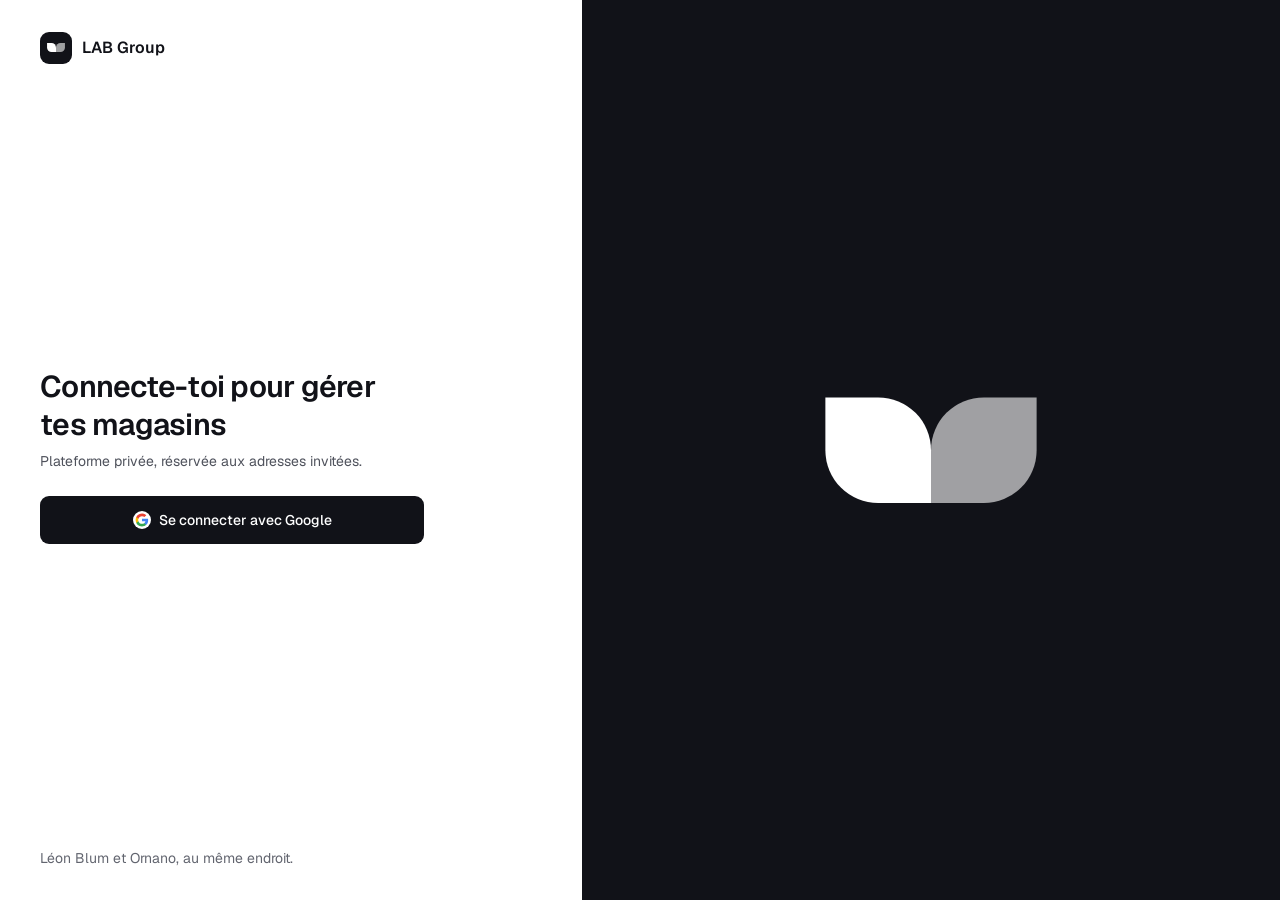
==== index.html @ 55c38a37 "Publication du site" ====
<!doctype html>
<html lang="fr">
  <head>
    <meta charset="utf-8" />
    <meta name="viewport" content="width=device-width, initial-scale=1" />
    <meta name="robots" content="noindex, nofollow" />
    <meta name="theme-color" content="#111218" />
    <link rel="icon" href="/icon-192.png" />
    <title>LAB Group</title>
    <script>
      // Pose le thème avant le premier rendu, pour éviter un flash clair en mode sombre.
      (function () {
        var theme = null
        try { theme = localStorage.getItem('lab-theme') } catch (e) {}
        if (theme !== 'clair' && theme !== 'sombre') {
          theme = matchMedia('(prefers-color-scheme: dark)').matches ? 'sombre' : 'clair'
        }
        document.documentElement.dataset.theme = theme
      })()
    </script>
    <script type="module" crossorigin src="/assets/index-BCLDUEsc.js"></script>
    <link rel="stylesheet" crossorigin href="/assets/index-NbzC4-3b.css">
  </head>
  <body>
    <div id="root"></div>
  </body>
</html>
---- assets/index-NbzC4-3b.css ----
/*! tailwindcss v4.3.4 | MIT License | https://tailwindcss.com */@layer properties{@supports (((-webkit-hyphens:none)) and (not (margin-trim:block))) or ((-moz-orient:inline) and (not (color:rgb(from red r g b)))){*,:before,:after,::backdrop{--tw-space-y-reverse:0;--tw-divide-y-reverse:0;--tw-border-style:solid;--tw-leading:initial;--tw-font-weight:initial;--tw-tracking:initial;--tw-ordinal:initial;--tw-slashed-zero:initial;--tw-numeric-figure:initial;--tw-numeric-spacing:initial;--tw-numeric-fraction:initial;--tw-shadow:0 0 #0000;--tw-shadow-color:initial;--tw-shadow-alpha:100%;--tw-inset-shadow:0 0 #0000;--tw-inset-shadow-color:initial;--tw-inset-shadow-alpha:100%;--tw-ring-color:initial;--tw-ring-shadow:0 0 #0000;--tw-inset-ring-color:initial;--tw-inset-ring-shadow:0 0 #0000;--tw-ring-inset:initial;--tw-ring-offset-width:0px;--tw-ring-offset-color:#fff;--tw-ring-offset-shadow:0 0 #0000;--tw-blur:initial;--tw-brightness:initial;--tw-contrast:initial;--tw-grayscale:initial;--tw-hue-rotate:initial;--tw-invert:initial;--tw-opacity:initial;--tw-saturate:initial;--tw-sepia:initial;--tw-drop-shadow:initial;--tw-drop-shadow-color:initial;--tw-drop-shadow-alpha:100%;--tw-drop-shadow-size:initial}}}@layer theme{:root,:host{--font-sans:"Geist Variable", "Segoe UI", system-ui, sans-serif;--font-mono:ui-monospace, SFMono-Regular, Menlo, Monaco, Consolas, "Liberation Mono", "Courier New", monospace;--spacing:.25rem;--container-sm:24rem;--container-md:28rem;--text-xs:.75rem;--text-xs--line-height:calc(1 / .75);--text-sm:.875rem;--text-sm--line-height:calc(1.25 / .875);--text-base:1rem;--text-base--line-height: 1.5 ;--text-lg:1.125rem;--text-lg--line-height:calc(1.75 / 1.125);--text-2xl:1.5rem;--text-2xl--line-height:calc(2 / 1.5);--text-3xl:1.875rem;--text-3xl--line-height: 1.2 ;--font-weight-normal:400;--font-weight-medium:500;--font-weight-semibold:600;--font-weight-bold:700;--tracking-tight:-.025em;--leading-tight:1.25;--animate-spin:spin 1s linear infinite;--default-transition-duration:.15s;--default-transition-timing-function:cubic-bezier(.4, 0, .2, 1);--default-font-family:"Geist Variable", "Segoe UI", system-ui, sans-serif;--default-mono-font-family:var(--font-mono)}}@layer base{*,:after,:before,::backdrop{box-sizing:border-box;border:0 solid;margin:0;padding:0}::file-selector-button{box-sizing:border-box;border:0 solid;margin:0;padding:0}html,:host{-webkit-text-size-adjust:100%;-moz-tab-size:4;tab-size:4;line-height:1.5;font-family:var(--default-font-family,-apple-system, BlinkMacSystemFont, "Segoe UI", Roboto, "Helvetica Neue", "Noto Sans", Arial, sans-serif, "Apple Color Emoji", "Segoe UI Emoji", "Segoe UI Symbol", "Noto Color Emoji");font-feature-settings:var(--default-font-feature-settings,normal);font-variation-settings:var(--default-font-variation-settings,normal);-webkit-tap-highlight-color:transparent}hr{height:0;color:inherit;border-top-width:1px}abbr:where([title]){-webkit-text-decoration:underline dotted;text-decoration:underline dotted}h1,h2,h3,h4,h5,h6{font-size:inherit;font-weight:inherit}a{color:inherit;-webkit-text-decoration:inherit;text-decoration:inherit}b,strong{font-weight:bolder}code,kbd,samp,pre{font-family:var(--default-mono-font-family,ui-monospace, SFMono-Regular, Menlo, Monaco, Consolas, "Liberation Mono", "Courier New", monospace);font-feature-settings:var(--default-mono-font-feature-settings,normal);font-variation-settings:var(--default-mono-font-variation-settings,normal);font-size:1em}small{font-size:80%}sub,sup{vertical-align:baseline;font-size:75%;line-height:0;position:relative}sub{bottom:-.25em}sup{top:-.5em}table{text-indent:0;border-color:inherit;border-collapse:collapse}:-moz-focusring:where(:not(iframe)){outline:auto}progress{vertical-align:baseline}summary{display:list-item}ol,ul,menu{list-style:none}img,svg,video,canvas,audio,iframe,embed,object{vertical-align:middle;display:block}img,video{max-width:100%;height:auto}button,input,select,optgroup,textarea{font:inherit;font-feature-settings:inherit;font-variation-settings:inherit;letter-spacing:inherit;color:inherit;opacity:1;background-color:#0000;border-radius:0}::file-selector-button{font:inherit;font-feature-settings:inherit;font-variation-settings:inherit;letter-spacing:inherit;color:inherit;opacity:1;background-color:#0000;border-radius:0}:where(select:is([multiple],[size])) optgroup{font-weight:bolder}:where(select:is([multiple],[size])) optgroup option{padding-inline-start:20px}::file-selector-button{margin-inline-end:4px}::placeholder{opacity:1}@supports (not ((-webkit-appearance:-apple-pay-button))) or (contain-intrinsic-size:1px){::placeholder{color:currentColor}@supports (color:color-mix(in lab,red,red)){::placeholder{color:color-mix(in oklab,currentcolor 50%,transparent)}}}textarea{resize:vertical}::-webkit-search-decoration{-webkit-appearance:none}::-webkit-date-and-time-value{min-height:1lh;text-align:inherit}::-webkit-datetime-edit{display:inline-flex}::-webkit-datetime-edit-fields-wrapper{padding:0}::-webkit-datetime-edit{padding-block:0}::-webkit-datetime-edit-year-field{padding-block:0}::-webkit-datetime-edit-month-field{padding-block:0}::-webkit-datetime-edit-day-field{padding-block:0}::-webkit-datetime-edit-hour-field{padding-block:0}::-webkit-datetime-edit-minute-field{padding-block:0}::-webkit-datetime-edit-second-field{padding-block:0}::-webkit-datetime-edit-millisecond-field{padding-block:0}::-webkit-datetime-edit-meridiem-field{padding-block:0}::-webkit-calendar-picker-indicator{line-height:1}:-moz-ui-invalid{box-shadow:none}button,input:where([type=button],[type=reset],[type=submit]){-webkit-appearance:button;-moz-appearance:button;appearance:button}::file-selector-button{-webkit-appearance:button;-moz-appearance:button;appearance:button}::-webkit-inner-spin-button{height:auto}::-webkit-outer-spin-button{height:auto}[hidden]:where(:not([hidden=until-found])){display:none!important}body{background:var(--fond);color:var(--texte);font-family:var(--font-sans);-webkit-font-smoothing:antialiased;font-size:14px;line-height:1.45}button:not(:disabled),summary{cursor:pointer}:focus-visible{outline:2px solid var(--accent);outline-offset:2px}}@layer components;@layer utilities{.visible{visibility:visible}.sr-only{clip-path:inset(50%);white-space:nowrap;border-width:0;width:1px;height:1px;margin:-1px;padding:0;position:absolute;overflow:hidden}.absolute{position:absolute}.fixed{position:fixed}.relative{position:relative}.static{position:static}.sticky{position:sticky}.inset-0{top:0;right:0;bottom:0;left:0}.inset-y-0{inset-block:0}.top-0{top:0}.top-1{top:var(--spacing)}.right-1{right:var(--spacing)}.bottom-0{bottom:0}.left-0{left:0}.z-10{z-index:10}.z-20{z-index:20}.z-30{z-index:30}.m-0{margin:0}.m-auto{margin:auto}.mx-1{margin-inline:var(--spacing)}.mx-auto{margin-inline:auto}.mt-0\.5{margin-top:calc(var(--spacing) * .5)}.mt-1{margin-top:var(--spacing)}.mt-1\.5{margin-top:calc(var(--spacing) * 1.5)}.mt-2{margin-top:calc(var(--spacing) * 2)}.mt-3{margin-top:calc(var(--spacing) * 3)}.mt-4{margin-top:calc(var(--spacing) * 4)}.mt-6{margin-top:calc(var(--spacing) * 6)}.mt-auto{margin-top:auto}.-mr-2{margin-right:calc(var(--spacing) * -2)}.-mb-px{margin-bottom:-1px}.mb-0{margin-bottom:0}.mb-1{margin-bottom:var(--spacing)}.mb-2{margin-bottom:calc(var(--spacing) * 2)}.mb-2\.5{margin-bottom:calc(var(--spacing) * 2.5)}.mb-3{margin-bottom:calc(var(--spacing) * 3)}.mb-3\.5{margin-bottom:calc(var(--spacing) * 3.5)}.mb-4{margin-bottom:calc(var(--spacing) * 4)}.mb-5{margin-bottom:calc(var(--spacing) * 5)}.ml-2{margin-left:calc(var(--spacing) * 2)}.line-clamp-2{-webkit-line-clamp:2;-webkit-box-orient:vertical;display:-webkit-box;overflow:hidden}.block{display:block}.contents{display:contents}.flex{display:flex}.grid{display:grid}.hidden{display:none}.inline-flex{display:inline-flex}.table{display:table}.aspect-square{aspect-ratio:1}.size-2{width:calc(var(--spacing) * 2);height:calc(var(--spacing) * 2)}.size-2\.5{width:calc(var(--spacing) * 2.5);height:calc(var(--spacing) * 2.5)}.size-5{width:calc(var(--spacing) * 5);height:calc(var(--spacing) * 5)}.size-8{width:calc(var(--spacing) * 8);height:calc(var(--spacing) * 8)}.size-9{width:calc(var(--spacing) * 9);height:calc(var(--spacing) * 9)}.size-10{width:calc(var(--spacing) * 10);height:calc(var(--spacing) * 10)}.size-11{width:calc(var(--spacing) * 11);height:calc(var(--spacing) * 11)}.size-full{width:100%;height:100%}.h-0\.5{height:calc(var(--spacing) * .5)}.h-4{height:calc(var(--spacing) * 4)}.h-13{height:calc(var(--spacing) * 13)}.h-\[75dvh\]{height:75dvh}.h-full{height:100%}.max-h-\[90dvh\]{max-height:90dvh}.min-h-8{min-height:calc(var(--spacing) * 8)}.min-h-9{min-height:calc(var(--spacing) * 9)}.min-h-10{min-height:calc(var(--spacing) * 10)}.min-h-11{min-height:calc(var(--spacing) * 11)}.min-h-12{min-height:calc(var(--spacing) * 12)}.min-h-14{min-height:calc(var(--spacing) * 14)}.min-h-15{min-height:calc(var(--spacing) * 15)}.min-h-20{min-height:calc(var(--spacing) * 20)}.min-h-dvh{min-height:100dvh}.w-3\/5{width:60%}.w-4{width:calc(var(--spacing) * 4)}.w-24{width:calc(var(--spacing) * 24)}.w-63{width:calc(var(--spacing) * 63)}.w-72{width:calc(var(--spacing) * 72)}.w-\[min\(56rem\,calc\(100vw-2rem\)\)\]{width:min(56rem,100vw - 2rem)}.w-fit{width:fit-content}.w-full{width:100%}.max-w-10{max-width:calc(var(--spacing) * 10)}.max-w-\[52ch\]{max-width:52ch}.max-w-\[70ch\]{max-width:70ch}.max-w-\[85vw\]{max-width:85vw}.max-w-\[1500px\]{max-width:1500px}.max-w-full{max-width:100%}.max-w-none{max-width:none}.max-w-sm{max-width:var(--container-sm)}.min-w-0{min-width:0}.min-w-28{min-width:calc(var(--spacing) * 28)}.min-w-36{min-width:calc(var(--spacing) * 36)}.min-w-40{min-width:calc(var(--spacing) * 40)}.min-w-48{min-width:calc(var(--spacing) * 48)}.flex-1{flex:1}.shrink-0{flex-shrink:0}.basis-48{flex-basis:calc(var(--spacing) * 48)}.border-collapse{border-collapse:collapse}.animate-spin{animation:var(--animate-spin)}.grid-cols-1{grid-template-columns:repeat(1,minmax(0,1fr))}.grid-cols-2{grid-template-columns:repeat(2,minmax(0,1fr))}.grid-cols-3{grid-template-columns:repeat(3,minmax(0,1fr))}.grid-cols-4{grid-template-columns:repeat(4,minmax(0,1fr))}.grid-cols-7{grid-template-columns:repeat(7,minmax(0,1fr))}.grid-cols-\[repeat\(auto-fit\,minmax\(min\(14rem\,100\%\)\,1fr\)\)\]{grid-template-columns:repeat(auto-fit,minmax(min(14rem,100%),1fr))}.grid-cols-\[repeat\(auto-fit\,minmax\(min\(16rem\,100\%\)\,1fr\)\)\]{grid-template-columns:repeat(auto-fit,minmax(min(16rem,100%),1fr))}.flex-col{flex-direction:column}.flex-wrap{flex-wrap:wrap}.items-baseline{align-items:baseline}.items-center{align-items:center}.items-end{align-items:flex-end}.items-start{align-items:flex-start}.items-stretch{align-items:stretch}.justify-between{justify-content:space-between}.justify-center{justify-content:center}.justify-end{justify-content:flex-end}.gap-0\.5{gap:calc(var(--spacing) * .5)}.gap-1{gap:var(--spacing)}.gap-1\.5{gap:calc(var(--spacing) * 1.5)}.gap-2{gap:calc(var(--spacing) * 2)}.gap-2\.5{gap:calc(var(--spacing) * 2.5)}.gap-3{gap:calc(var(--spacing) * 3)}.gap-3\.5{gap:calc(var(--spacing) * 3.5)}.gap-4{gap:calc(var(--spacing) * 4)}.gap-5{gap:calc(var(--spacing) * 5)}.gap-10{gap:calc(var(--spacing) * 10)}:where(.space-y-0\.5>:not(:last-child)){--tw-space-y-reverse:0;margin-block-start:calc(calc(var(--spacing) * .5) * var(--tw-space-y-reverse));margin-block-end:calc(calc(var(--spacing) * .5) * calc(1 - var(--tw-space-y-reverse)))}:where(.space-y-1>:not(:last-child)){--tw-space-y-reverse:0;margin-block-start:calc(var(--spacing) * var(--tw-space-y-reverse));margin-block-end:calc(var(--spacing) * calc(1 - var(--tw-space-y-reverse)))}:where(.space-y-1\.5>:not(:last-child)){--tw-space-y-reverse:0;margin-block-start:calc(calc(var(--spacing) * 1.5) * var(--tw-space-y-reverse));margin-block-end:calc(calc(var(--spacing) * 1.5) * calc(1 - var(--tw-space-y-reverse)))}:where(.space-y-2>:not(:last-child)){--tw-space-y-reverse:0;margin-block-start:calc(calc(var(--spacing) * 2) * var(--tw-space-y-reverse));margin-block-end:calc(calc(var(--spacing) * 2) * calc(1 - var(--tw-space-y-reverse)))}:where(.space-y-3>:not(:last-child)){--tw-space-y-reverse:0;margin-block-start:calc(calc(var(--spacing) * 3) * var(--tw-space-y-reverse));margin-block-end:calc(calc(var(--spacing) * 3) * calc(1 - var(--tw-space-y-reverse)))}:where(.space-y-4>:not(:last-child)){--tw-space-y-reverse:0;margin-block-start:calc(calc(var(--spacing) * 4) * var(--tw-space-y-reverse));margin-block-end:calc(calc(var(--spacing) * 4) * calc(1 - var(--tw-space-y-reverse)))}.gap-x-1{column-gap:var(--spacing)}.gap-x-2{column-gap:calc(var(--spacing) * 2)}.gap-x-4{column-gap:calc(var(--spacing) * 4)}.gap-y-1{row-gap:var(--spacing)}.gap-y-2{row-gap:calc(var(--spacing) * 2)}:where(.divide-y>:not(:last-child)){--tw-divide-y-reverse:0;border-bottom-style:var(--tw-border-style);border-top-style:var(--tw-border-style);border-top-width:calc(1px * var(--tw-divide-y-reverse));border-bottom-width:calc(1px * calc(1 - var(--tw-divide-y-reverse)))}:where(.divide-bordure>:not(:last-child)){border-color:var(--bordure)}.self-start{align-self:flex-start}.truncate{text-overflow:ellipsis;white-space:nowrap;overflow:hidden}.overflow-hidden{overflow:hidden}.overflow-x-auto{overflow-x:auto}.overflow-y-auto{overflow-y:auto}.overflow-y-hidden{overflow-y:hidden}.rounded{border-radius:.25rem}.rounded-full{border-radius:2147483647px}.rounded-lg{border-radius:.875rem}.rounded-md{border-radius:.5625rem}.rounded-t-\[5px\]{border-top-left-radius:5px;border-top-right-radius:5px}.rounded-t-lg{border-top-left-radius:.875rem;border-top-right-radius:.875rem}.rounded-b-\[2px\]{border-bottom-right-radius:2px;border-bottom-left-radius:2px}.border{border-style:var(--tw-border-style);border-width:1px}.border-t{border-top-style:var(--tw-border-style);border-top-width:1px}.border-r{border-right-style:var(--tw-border-style);border-right-width:1px}.border-b{border-bottom-style:var(--tw-border-style);border-bottom-width:1px}.border-b-2{border-bottom-style:var(--tw-border-style);border-bottom-width:2px}.border-accent{border-color:var(--accent)}.border-bordure{border-color:var(--bordure)}.border-transparent{border-color:#0000}.bg-\[\#ffffff\]{background-color:#fff}.bg-accent{background-color:var(--accent)}.bg-accent-doux{background-color:var(--accent-doux)}.bg-attention-doux{background-color:var(--attention-doux)}.bg-danger-doux{background-color:var(--danger-doux)}.bg-fond{background-color:var(--fond)}.bg-menu{background-color:var(--menu)}.bg-menu-actif{background-color:var(--menu-actif)}.bg-panneau,.bg-panneau\/60{background-color:var(--panneau)}@supports (color:color-mix(in lab,red,red)){.bg-panneau\/60{background-color:color-mix(in oklab,var(--panneau) 60%,transparent)}}.bg-succes-doux{background-color:var(--succes-doux)}.bg-surface{background-color:var(--surface)}.bg-surface-2{background-color:var(--surface-2)}.object-cover{object-fit:cover}.p-0\.5{padding:calc(var(--spacing) * .5)}.p-1{padding:var(--spacing)}.p-2{padding:calc(var(--spacing) * 2)}.p-3{padding:calc(var(--spacing) * 3)}.p-4{padding:calc(var(--spacing) * 4)}.px-1{padding-inline:var(--spacing)}.px-1\.5{padding-inline:calc(var(--spacing) * 1.5)}.px-2{padding-inline:calc(var(--spacing) * 2)}.px-2\.5{padding-inline:calc(var(--spacing) * 2.5)}.px-3{padding-inline:calc(var(--spacing) * 3)}.px-4{padding-inline:calc(var(--spacing) * 4)}.px-6{padding-inline:calc(var(--spacing) * 6)}.py-0\.5{padding-block:calc(var(--spacing) * .5)}.py-1{padding-block:var(--spacing)}.py-2{padding-block:calc(var(--spacing) * 2)}.py-2\.5{padding-block:calc(var(--spacing) * 2.5)}.py-3{padding-block:calc(var(--spacing) * 3)}.py-3\.5{padding-block:calc(var(--spacing) * 3.5)}.py-4{padding-block:calc(var(--spacing) * 4)}.py-5{padding-block:calc(var(--spacing) * 5)}.py-6{padding-block:calc(var(--spacing) * 6)}.py-10{padding-block:calc(var(--spacing) * 10)}.py-16{padding-block:calc(var(--spacing) * 16)}.pt-1{padding-top:var(--spacing)}.pt-4{padding-top:calc(var(--spacing) * 4)}.pr-1\.5{padding-right:calc(var(--spacing) * 1.5)}.pr-3{padding-right:calc(var(--spacing) * 3)}.pl-3{padding-left:calc(var(--spacing) * 3)}.text-center{text-align:center}.text-left{text-align:left}.text-right{text-align:right}.align-top{vertical-align:top}.text-2xl{font-size:var(--text-2xl);line-height:var(--tw-leading,var(--text-2xl--line-height))}.text-3xl{font-size:var(--text-3xl);line-height:var(--tw-leading,var(--text-3xl--line-height))}.text-base{font-size:var(--text-base);line-height:var(--tw-leading,var(--text-base--line-height))}.text-lg{font-size:var(--text-lg);line-height:var(--tw-leading,var(--text-lg--line-height))}.text-sm{font-size:var(--text-sm);line-height:var(--tw-leading,var(--text-sm--line-height))}.text-xs{font-size:var(--text-xs);line-height:var(--tw-leading,var(--text-xs--line-height))}.text-\[1\.75rem\]{font-size:1.75rem}.text-\[15px\]{font-size:15px}.leading-4{--tw-leading:calc(var(--spacing) * 4);line-height:calc(var(--spacing) * 4)}.leading-tight{--tw-leading:var(--leading-tight);line-height:var(--leading-tight)}.font-bold{--tw-font-weight:var(--font-weight-bold);font-weight:var(--font-weight-bold)}.font-medium{--tw-font-weight:var(--font-weight-medium);font-weight:var(--font-weight-medium)}.font-normal{--tw-font-weight:var(--font-weight-normal);font-weight:var(--font-weight-normal)}.font-semibold{--tw-font-weight:var(--font-weight-semibold);font-weight:var(--font-weight-semibold)}.tracking-tight{--tw-tracking:var(--tracking-tight);letter-spacing:var(--tracking-tight)}.break-words{overflow-wrap:break-word}.break-all{word-break:break-all}.whitespace-nowrap{white-space:nowrap}.whitespace-pre-line{white-space:pre-line}.text-\[\#ffffff\]{color:#fff}.text-accent{color:var(--accent)}.text-attention{color:var(--attention)}.text-danger{color:var(--danger)}.text-menu-texte{color:var(--menu-texte)}.text-menu-texte-fort{color:var(--menu-texte-fort)}.text-succes{color:var(--succes)}.text-sur-accent{color:var(--sur-accent)}.text-texte{color:var(--texte)}.text-texte-2{color:var(--texte-2)}.text-texte-3{color:var(--texte-3)}.tabular-nums{--tw-numeric-spacing:tabular-nums;font-variant-numeric:var(--tw-ordinal, ) var(--tw-slashed-zero, ) var(--tw-numeric-figure, ) var(--tw-numeric-spacing, ) var(--tw-numeric-fraction, )}.underline{text-decoration-line:underline}.underline-offset-2{text-underline-offset:2px}.opacity-70{opacity:.7}.shadow-\[0_0_0_1px_var\(--bordure\)\]{--tw-shadow:0 0 0 1px var(--tw-shadow-color,var(--bordure));box-shadow:var(--tw-inset-shadow),var(--tw-inset-ring-shadow),var(--tw-ring-offset-shadow),var(--tw-ring-shadow),var(--tw-shadow)}.shadow-\[0_1px_2px_rgba\(17\,18\,24\,0\.05\)\]{--tw-shadow:0 1px 2px var(--tw-shadow-color,#1112180d);box-shadow:var(--tw-inset-shadow),var(--tw-inset-ring-shadow),var(--tw-ring-offset-shadow),var(--tw-ring-shadow),var(--tw-shadow)}.shadow-md{--tw-shadow:0 4px 6px -1px var(--tw-shadow-color,#0000001a), 0 2px 4px -2px var(--tw-shadow-color,#0000001a);box-shadow:var(--tw-inset-shadow),var(--tw-inset-ring-shadow),var(--tw-ring-offset-shadow),var(--tw-ring-shadow),var(--tw-shadow)}.shadow-sm{--tw-shadow:0 1px 3px 0 var(--tw-shadow-color,#0000001a), 0 1px 2px -1px var(--tw-shadow-color,#0000001a);box-shadow:var(--tw-inset-shadow),var(--tw-inset-ring-shadow),var(--tw-ring-offset-shadow),var(--tw-ring-shadow),var(--tw-shadow)}.filter{filter:var(--tw-blur, ) var(--tw-brightness, ) var(--tw-contrast, ) var(--tw-grayscale, ) var(--tw-hue-rotate, ) var(--tw-invert, ) var(--tw-saturate, ) var(--tw-sepia, ) var(--tw-drop-shadow, )}.transition-colors{transition-property:color,background-color,border-color,outline-color,text-decoration-color,fill,stroke,--tw-gradient-from,--tw-gradient-via,--tw-gradient-to;transition-timing-function:var(--tw-ease,var(--default-transition-timing-function));transition-duration:var(--tw-duration,var(--default-transition-duration))}.first-letter\:uppercase:first-letter{text-transform:uppercase}.backdrop\:bg-menu\/60::backdrop{background-color:var(--menu)}@supports (color:color-mix(in lab,red,red)){.backdrop\:bg-menu\/60::backdrop{background-color:color-mix(in oklab,var(--menu) 60%,transparent)}}.first\:pt-0:first-child{padding-top:0}.first\:pl-0:first-child{padding-left:0}.last\:border-b-0:last-child{border-bottom-style:var(--tw-border-style);border-bottom-width:0}.last\:pr-0:last-child{padding-right:0}.last\:pb-0:last-child{padding-bottom:0}@media(hover:hover){.hover\:bg-accent-fort:hover{background-color:var(--accent-fort)}.hover\:bg-menu-survol:hover{background-color:var(--menu-survol)}.hover\:bg-surface-2:hover{background-color:var(--surface-2)}.hover\:text-menu-texte-fort:hover{color:var(--menu-texte-fort)}.hover\:text-texte:hover{color:var(--texte)}.hover\:opacity-100:hover{opacity:1}}.focus\:not-sr-only:focus{clip-path:none;white-space:normal;width:auto;height:auto;margin:0;padding:0;position:static;overflow:visible}.focus\:fixed:focus{position:fixed}.focus\:top-2:focus{top:calc(var(--spacing) * 2)}.focus\:left-2:focus{left:calc(var(--spacing) * 2)}.focus\:z-50:focus{z-index:50}.focus\:rounded-md:focus{border-radius:.5625rem}.focus\:px-3:focus{padding-inline:calc(var(--spacing) * 3)}.focus\:py-2:focus{padding-block:calc(var(--spacing) * 2)}.disabled\:opacity-60:disabled{opacity:.6}@media(min-width:40rem){.sm\:col-span-2{grid-column:span 2/span 2}.sm\:my-auto{margin-block:auto}.sm\:mb-6{margin-bottom:calc(var(--spacing) * 6)}.sm\:w-auto{width:auto}.sm\:max-w-64{max-width:calc(var(--spacing) * 64)}.sm\:max-w-md{max-width:var(--container-md)}.sm\:min-w-44{min-width:calc(var(--spacing) * 44)}.sm\:flex-none{flex:none}.sm\:grid-cols-2{grid-template-columns:repeat(2,minmax(0,1fr))}.sm\:grid-cols-3{grid-template-columns:repeat(3,minmax(0,1fr))}.sm\:grid-cols-4{grid-template-columns:repeat(4,minmax(0,1fr))}.sm\:grid-cols-5{grid-template-columns:repeat(5,minmax(0,1fr))}.sm\:gap-2\.5{gap:calc(var(--spacing) * 2.5)}.sm\:rounded-lg{border-radius:.875rem}.sm\:p-5{padding:calc(var(--spacing) * 5)}.sm\:px-5{padding-inline:calc(var(--spacing) * 5)}.sm\:px-6{padding-inline:calc(var(--spacing) * 6)}}@media(min-width:48rem){.md\:block{display:block}.md\:flex{display:flex}.md\:hidden{display:none}.md\:grid-cols-\[minmax\(0\,5fr\)_minmax\(0\,6fr\)\]{grid-template-columns:minmax(0,5fr) minmax(0,6fr)}.md\:px-10{padding-inline:calc(var(--spacing) * 10)}.md\:py-8{padding-block:calc(var(--spacing) * 8)}}@media(min-width:64rem){.lg\:col-span-2{grid-column:span 2/span 2}.lg\:flex{display:flex}.lg\:hidden{display:none}.lg\:grid-cols-2{grid-template-columns:repeat(2,minmax(0,1fr))}.lg\:grid-cols-3{grid-template-columns:repeat(3,minmax(0,1fr))}.lg\:grid-cols-4{grid-template-columns:repeat(4,minmax(0,1fr))}.lg\:grid-cols-\[minmax\(0\,1\.9fr\)_minmax\(0\,1fr\)\]{grid-template-columns:minmax(0,1.9fr) minmax(0,1fr)}.lg\:px-7{padding-inline:calc(var(--spacing) * 7)}.lg\:py-6{padding-block:calc(var(--spacing) * 6)}.lg\:pl-63{padding-left:calc(var(--spacing) * 63)}}@media(min-width:80rem){.xl\:grid-cols-2{grid-template-columns:repeat(2,minmax(0,1fr))}.xl\:grid-cols-4{grid-template-columns:repeat(4,minmax(0,1fr))}}}@font-face{font-family:Geist Variable;font-style:normal;font-display:swap;font-weight:100 900;src:url(/assets/geist-cyrillic-ext-wght-normal-DjL33-gN.woff2)format("woff2-variations");unicode-range:U+460-52F,U+1C80-1C8A,U+20B4,U+2DE0-2DFF,U+A640-A69F,U+FE2E-FE2F}@font-face{font-family:Geist Variable;font-style:normal;font-display:swap;font-weight:100 900;src:url(/assets/geist-cyrillic-wght-normal-BEAKL7Jp.woff2)format("woff2-variations");unicode-range:U+301,U+400-45F,U+490-491,U+4B0-4B1,U+2116}@font-face{font-family:Geist Variable;font-style:normal;font-display:swap;font-weight:100 900;src:url(/assets/geist-vietnamese-wght-normal-6IgcOCM7.woff2)format("woff2-variations");unicode-range:U+102-103,U+110-111,U+128-129,U+168-169,U+1A0-1A1,U+1AF-1B0,U+300-301,U+303-304,U+308-309,U+323,U+329,U+1EA0-1EF9,U+20AB}@font-face{font-family:Geist Variable;font-style:normal;font-display:swap;font-weight:100 900;src:url(/assets/geist-latin-ext-wght-normal-DC-KSUi6.woff2)format("woff2-variations");unicode-range:U+100-2BA,U+2BD-2C5,U+2C7-2CC,U+2CE-2D7,U+2DD-2FF,U+304,U+308,U+329,U+1D00-1DBF,U+1E00-1E9F,U+1EF2-1EFF,U+2020,U+20A0-20AB,U+20AD-20C0,U+2113,U+2C60-2C7F,U+A720-A7FF}@font-face{font-family:Geist Variable;font-style:normal;font-display:swap;font-weight:100 900;src:url(/assets/geist-latin-wght-normal-BgDaEnEv.woff2)format("woff2-variations");unicode-range:U+??,U+131,U+152-153,U+2BB-2BC,U+2C6,U+2DA,U+2DC,U+304,U+308,U+329,U+2000-206F,U+20AC,U+2122,U+2191,U+2193,U+2212,U+2215,U+FEFF,U+FFFD}:root{color-scheme:light;--fond:#fff;--surface:#fff;--surface-2:#f3f3f6;--bordure:#e7e7ec;--texte:#111218;--texte-2:#4f525c;--texte-3:#62656f;--accent:#111218;--accent-fort:#3a3c45;--accent-doux:#f3f3f6;--sur-accent:#fff;--menu:#f7f7f9;--menu-survol:#eeeef2;--menu-actif:#fff;--menu-texte:#62656f;--menu-texte-fort:#111218;--panneau:#111218;--succes:#0f7a4c;--succes-doux:#f3f3f6;--attention:#8a5a00;--attention-doux:#fbf1da;--danger:#c4122f;--danger-doux:#fcebee;--serie-1:#4a63f2;--serie-2:#f06a16;--serie-3:#7a4fc4;--serie-4:#0e8fa8;--grille:#ececf1}[data-theme=sombre]{color-scheme:dark;--fond:#0e0f13;--surface:#16171d;--surface-2:#1e1f27;--bordure:#282a33;--texte:#f3f3f6;--texte-2:#c0c2cc;--texte-3:#a0a2ae;--accent:#f3f3f6;--accent-fort:#fff;--accent-doux:#1e1f27;--sur-accent:#0e0f13;--menu:#0a0b0e;--menu-survol:#1e1f27;--menu-actif:#16171d;--menu-texte:#a0a2ae;--menu-texte-fort:#f3f3f6;--succes:#5fd19f;--succes-doux:#1e1f27;--attention:#ebbf68;--attention-doux:#392d13;--danger:#ff8496;--danger-doux:#3e1d24;--serie-1:#7c90ff;--serie-2:#ff9150;--serie-3:#b394f0;--serie-4:#4fc3d9;--grille:#24262e}@media(prefers-reduced-motion:reduce){*,:before,:after{transition-duration:.01ms!important;animation-duration:.01ms!important}}@property --tw-space-y-reverse{syntax:"*";inherits:false;initial-value:0}@property --tw-divide-y-reverse{syntax:"*";inherits:false;initial-value:0}@property --tw-border-style{syntax:"*";inherits:false;initial-value:solid}@property --tw-leading{syntax:"*";inherits:false}@property --tw-font-weight{syntax:"*";inherits:false}@property --tw-tracking{syntax:"*";inherits:false}@property --tw-ordinal{syntax:"*";inherits:false}@property --tw-slashed-zero{syntax:"*";inherits:false}@property --tw-numeric-figure{syntax:"*";inherits:false}@property --tw-numeric-spacing{syntax:"*";inherits:false}@property --tw-numeric-fraction{syntax:"*";inherits:false}@property --tw-shadow{syntax:"*";inherits:false;initial-value:0 0 #0000}@property --tw-shadow-color{syntax:"*";inherits:false}@property --tw-shadow-alpha{syntax:"<percentage>";inherits:false;initial-value:100%}@property --tw-inset-shadow{syntax:"*";inherits:false;initial-value:0 0 #0000}@property --tw-inset-shadow-color{syntax:"*";inherits:false}@property --tw-inset-shadow-alpha{syntax:"<percentage>";inherits:false;initial-value:100%}@property --tw-ring-color{syntax:"*";inherits:false}@property --tw-ring-shadow{syntax:"*";inherits:false;initial-value:0 0 #0000}@property --tw-inset-ring-color{syntax:"*";inherits:false}@property --tw-inset-ring-shadow{syntax:"*";inherits:false;initial-value:0 0 #0000}@property --tw-ring-inset{syntax:"*";inherits:false}@property --tw-ring-offset-width{syntax:"<length>";inherits:false;initial-value:0}@property --tw-ring-offset-color{syntax:"*";inherits:false;initial-value:#fff}@property --tw-ring-offset-shadow{syntax:"*";inherits:false;initial-value:0 0 #0000}@property --tw-blur{syntax:"*";inherits:false}@property --tw-brightness{syntax:"*";inherits:false}@property --tw-contrast{syntax:"*";inherits:false}@property --tw-grayscale{syntax:"*";inherits:false}@property --tw-hue-rotate{syntax:"*";inherits:false}@property --tw-invert{syntax:"*";inherits:false}@property --tw-opacity{syntax:"*";inherits:false}@property --tw-saturate{syntax:"*";inherits:false}@property --tw-sepia{syntax:"*";inherits:false}@property --tw-drop-shadow{syntax:"*";inherits:false}@property --tw-drop-shadow-color{syntax:"*";inherits:false}@property --tw-drop-shadow-alpha{syntax:"<percentage>";inherits:false;initial-value:100%}@property --tw-drop-shadow-size{syntax:"*";inherits:false}@keyframes spin{to{transform:rotate(360deg)}}
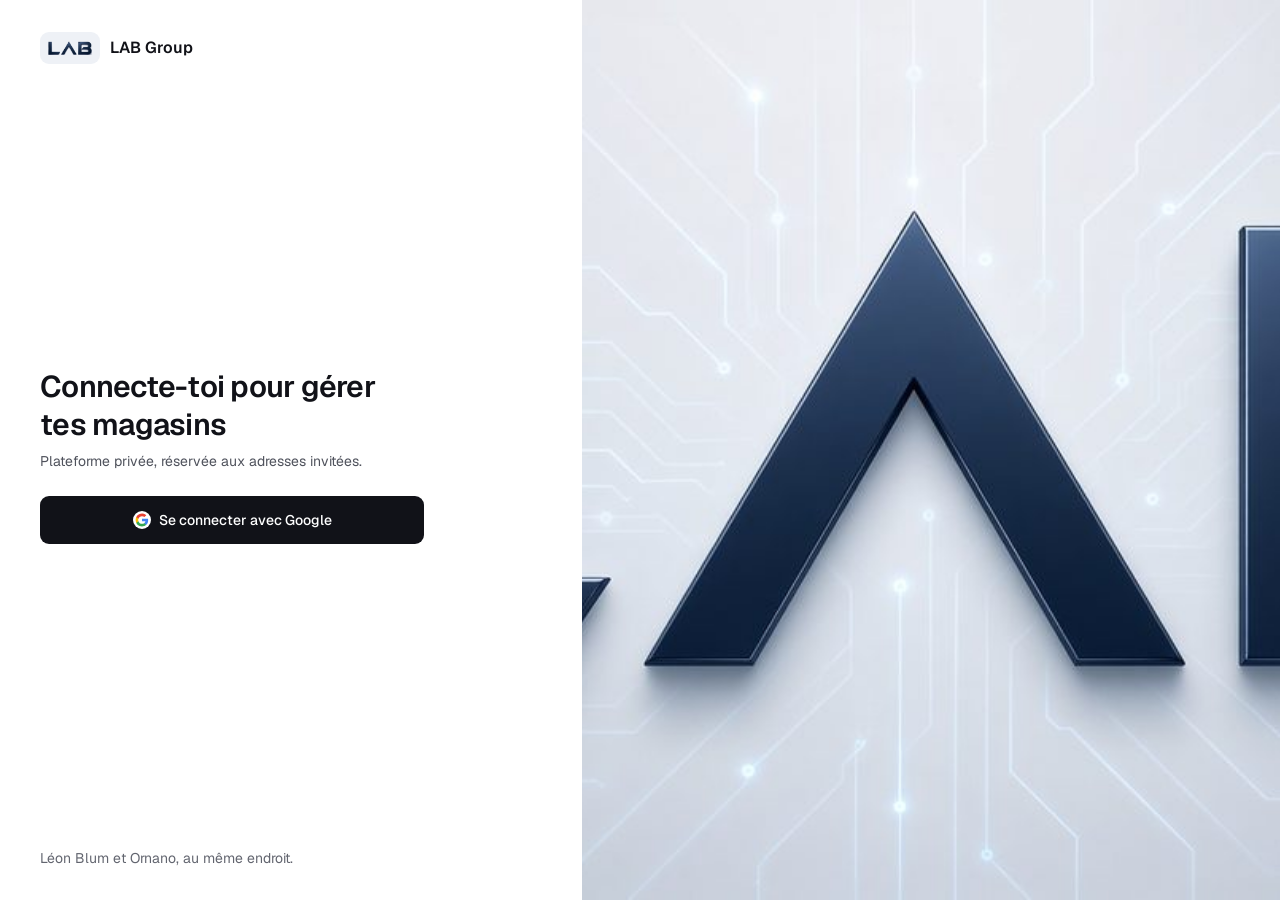
==== commit f4a50175: "Publication du site" ====
--- a/index.html
+++ b/index.html
@@ -5,7 +5,13 @@
     <meta name="viewport" content="width=device-width, initial-scale=1" />
     <meta name="robots" content="noindex, nofollow" />
     <meta name="theme-color" content="#111218" />
-    <link rel="icon" href="/icon-192.png" />
+    <link rel="icon" type="image/png" sizes="64x64" href="/favicon-64.png" />
+    <link rel="icon" type="image/png" sizes="192x192" href="/icon-192.png" />
+    <link rel="apple-touch-icon" href="/apple-touch-icon.png" />
+    <link rel="manifest" href="/manifest.webmanifest" />
+    <meta name="apple-mobile-web-app-title" content="LAB Group" />
+    <meta name="apple-mobile-web-app-capable" content="yes" />
+    <meta name="mobile-web-app-capable" content="yes" />
     <title>LAB Group</title>
     <script>
       // Pose le thème avant le premier rendu, pour éviter un flash clair en mode sombre.
@@ -18,8 +24,8 @@
         document.documentElement.dataset.theme = theme
       })()
     </script>
-    <script type="module" crossorigin src="/assets/index-BCLDUEsc.js"></script>
-    <link rel="stylesheet" crossorigin href="/assets/index-NbzC4-3b.css">
+    <script type="module" crossorigin src="/assets/index-Bq_gCVnS.js"></script>
+    <link rel="stylesheet" crossorigin href="/assets/index-D67YUdZr.css">
   </head>
   <body>
     <div id="root"></div>
--- a/assets/index-D67YUdZr.css
+++ b/assets/index-D67YUdZr.css
@@ -0,0 +1 @@
+/*! tailwindcss v4.3.4 | MIT License | https://tailwindcss.com */@layer properties{@supports (((-webkit-hyphens:none)) and (not (margin-trim:block))) or ((-moz-orient:inline) and (not (color:rgb(from red r g b)))){*,:before,:after,::backdrop{--tw-space-y-reverse:0;--tw-divide-y-reverse:0;--tw-border-style:solid;--tw-leading:initial;--tw-font-weight:initial;--tw-tracking:initial;--tw-ordinal:initial;--tw-slashed-zero:initial;--tw-numeric-figure:initial;--tw-numeric-spacing:initial;--tw-numeric-fraction:initial;--tw-shadow:0 0 #0000;--tw-shadow-color:initial;--tw-shadow-alpha:100%;--tw-inset-shadow:0 0 #0000;--tw-inset-shadow-color:initial;--tw-inset-shadow-alpha:100%;--tw-ring-color:initial;--tw-ring-shadow:0 0 #0000;--tw-inset-ring-color:initial;--tw-inset-ring-shadow:0 0 #0000;--tw-ring-inset:initial;--tw-ring-offset-width:0px;--tw-ring-offset-color:#fff;--tw-ring-offset-shadow:0 0 #0000;--tw-outline-style:solid;--tw-blur:initial;--tw-brightness:initial;--tw-contrast:initial;--tw-grayscale:initial;--tw-hue-rotate:initial;--tw-invert:initial;--tw-opacity:initial;--tw-saturate:initial;--tw-sepia:initial;--tw-drop-shadow:initial;--tw-drop-shadow-color:initial;--tw-drop-shadow-alpha:100%;--tw-drop-shadow-size:initial}}}@layer theme{:root,:host{--font-sans:"Geist Variable", "Segoe UI", system-ui, sans-serif;--font-mono:ui-monospace, SFMono-Regular, Menlo, Monaco, Consolas, "Liberation Mono", "Courier New", monospace;--spacing:.25rem;--container-sm:24rem;--container-md:28rem;--container-lg:32rem;--text-xs:.75rem;--text-xs--line-height:calc(1 / .75);--text-sm:.875rem;--text-sm--line-height:calc(1.25 / .875);--text-base:1rem;--text-base--line-height: 1.5 ;--text-lg:1.125rem;--text-lg--line-height:calc(1.75 / 1.125);--text-xl:1.25rem;--text-xl--line-height:calc(1.75 / 1.25);--text-2xl:1.5rem;--text-2xl--line-height:calc(2 / 1.5);--text-3xl:1.875rem;--text-3xl--line-height: 1.2 ;--font-weight-normal:400;--font-weight-medium:500;--font-weight-semibold:600;--font-weight-bold:700;--tracking-tight:-.025em;--tracking-wide:.025em;--leading-tight:1.25;--radius-sm:.25rem;--animate-spin:spin 1s linear infinite;--default-transition-duration:.15s;--default-transition-timing-function:cubic-bezier(.4, 0, .2, 1);--default-font-family:"Geist Variable", "Segoe UI", system-ui, sans-serif;--default-mono-font-family:var(--font-mono)}}@layer base{*,:after,:before,::backdrop{box-sizing:border-box;border:0 solid;margin:0;padding:0}::file-selector-button{box-sizing:border-box;border:0 solid;margin:0;padding:0}html,:host{-webkit-text-size-adjust:100%;-moz-tab-size:4;tab-size:4;line-height:1.5;font-family:var(--default-font-family,-apple-system, BlinkMacSystemFont, "Segoe UI", Roboto, "Helvetica Neue", "Noto Sans", Arial, sans-serif, "Apple Color Emoji", "Segoe UI Emoji", "Segoe UI Symbol", "Noto Color Emoji");font-feature-settings:var(--default-font-feature-settings,normal);font-variation-settings:var(--default-font-variation-settings,normal);-webkit-tap-highlight-color:transparent}hr{height:0;color:inherit;border-top-width:1px}abbr:where([title]){-webkit-text-decoration:underline dotted;text-decoration:underline dotted}h1,h2,h3,h4,h5,h6{font-size:inherit;font-weight:inherit}a{color:inherit;-webkit-text-decoration:inherit;text-decoration:inherit}b,strong{font-weight:bolder}code,kbd,samp,pre{font-family:var(--default-mono-font-family,ui-monospace, SFMono-Regular, Menlo, Monaco, Consolas, "Liberation Mono", "Courier New", monospace);font-feature-settings:var(--default-mono-font-feature-settings,normal);font-variation-settings:var(--default-mono-font-variation-settings,normal);font-size:1em}small{font-size:80%}sub,sup{vertical-align:baseline;font-size:75%;line-height:0;position:relative}sub{bottom:-.25em}sup{top:-.5em}table{text-indent:0;border-color:inherit;border-collapse:collapse}:-moz-focusring:where(:not(iframe)){outline:auto}progress{vertical-align:baseline}summary{display:list-item}ol,ul,menu{list-style:none}img,svg,video,canvas,audio,iframe,embed,object{vertical-align:middle;display:block}img,video{max-width:100%;height:auto}button,input,select,optgroup,textarea{font:inherit;font-feature-settings:inherit;font-variation-settings:inherit;letter-spacing:inherit;color:inherit;opacity:1;background-color:#0000;border-radius:0}::file-selector-button{font:inherit;font-feature-settings:inherit;font-variation-settings:inherit;letter-spacing:inherit;color:inherit;opacity:1;background-color:#0000;border-radius:0}:where(select:is([multiple],[size])) optgroup{font-weight:bolder}:where(select:is([multiple],[size])) optgroup option{padding-inline-start:20px}::file-selector-button{margin-inline-end:4px}::placeholder{opacity:1}@supports (not ((-webkit-appearance:-apple-pay-button))) or (contain-intrinsic-size:1px){::placeholder{color:currentColor}@supports (color:color-mix(in lab,red,red)){::placeholder{color:color-mix(in oklab,currentcolor 50%,transparent)}}}textarea{resize:vertical}::-webkit-search-decoration{-webkit-appearance:none}::-webkit-date-and-time-value{min-height:1lh;text-align:inherit}::-webkit-datetime-edit{display:inline-flex}::-webkit-datetime-edit-fields-wrapper{padding:0}::-webkit-datetime-edit{padding-block:0}::-webkit-datetime-edit-year-field{padding-block:0}::-webkit-datetime-edit-month-field{padding-block:0}::-webkit-datetime-edit-day-field{padding-block:0}::-webkit-datetime-edit-hour-field{padding-block:0}::-webkit-datetime-edit-minute-field{padding-block:0}::-webkit-datetime-edit-second-field{padding-block:0}::-webkit-datetime-edit-millisecond-field{padding-block:0}::-webkit-datetime-edit-meridiem-field{padding-block:0}::-webkit-calendar-picker-indicator{line-height:1}:-moz-ui-invalid{box-shadow:none}button,input:where([type=button],[type=reset],[type=submit]){-webkit-appearance:button;-moz-appearance:button;appearance:button}::file-selector-button{-webkit-appearance:button;-moz-appearance:button;appearance:button}::-webkit-inner-spin-button{height:auto}::-webkit-outer-spin-button{height:auto}[hidden]:where(:not([hidden=until-found])){display:none!important}body{background:var(--fond);color:var(--texte);font-family:var(--font-sans);-webkit-font-smoothing:antialiased;font-size:14px;line-height:1.45}button:not(:disabled),summary{cursor:pointer}:focus-visible{outline:2px solid var(--accent);outline-offset:2px}}@layer components;@layer utilities{.\@container{container-type:inline-size}.visible{visibility:visible}.sr-only{clip-path:inset(50%);white-space:nowrap;border-width:0;width:1px;height:1px;margin:-1px;padding:0;position:absolute;overflow:hidden}.absolute{position:absolute}.fixed{position:fixed}.relative{position:relative}.static{position:static}.sticky{position:sticky}.inset-0{top:0;right:0;bottom:0;left:0}.inset-y-0{inset-block:0}.top-0{top:0}.top-1{top:var(--spacing)}.right-1{right:var(--spacing)}.bottom-0{bottom:0}.left-0{left:0}.z-10{z-index:10}.z-20{z-index:20}.z-30{z-index:30}.col-span-2{grid-column:span 2/span 2}.m-0{margin:0}.m-auto{margin:auto}.-mx-1{margin-inline:calc(var(--spacing) * -1)}.-mx-2{margin-inline:calc(var(--spacing) * -2)}.mx-1{margin-inline:var(--spacing)}.mx-auto{margin-inline:auto}.-mt-3{margin-top:calc(var(--spacing) * -3)}.mt-0{margin-top:0}.mt-0\.5{margin-top:calc(var(--spacing) * .5)}.mt-1{margin-top:var(--spacing)}.mt-1\.5{margin-top:calc(var(--spacing) * 1.5)}.mt-2{margin-top:calc(var(--spacing) * 2)}.mt-3{margin-top:calc(var(--spacing) * 3)}.mt-4{margin-top:calc(var(--spacing) * 4)}.mt-6{margin-top:calc(var(--spacing) * 6)}.mt-auto{margin-top:auto}.-mr-2{margin-right:calc(var(--spacing) * -2)}.-mb-px{margin-bottom:-1px}.mb-0{margin-bottom:0}.mb-1{margin-bottom:var(--spacing)}.mb-2{margin-bottom:calc(var(--spacing) * 2)}.mb-2\.5{margin-bottom:calc(var(--spacing) * 2.5)}.mb-3{margin-bottom:calc(var(--spacing) * 3)}.mb-3\.5{margin-bottom:calc(var(--spacing) * 3.5)}.mb-4{margin-bottom:calc(var(--spacing) * 4)}.mb-5{margin-bottom:calc(var(--spacing) * 5)}.ml-1{margin-left:var(--spacing)}.ml-2{margin-left:calc(var(--spacing) * 2)}.ml-3{margin-left:calc(var(--spacing) * 3)}.ml-auto{margin-left:auto}.line-clamp-1{-webkit-line-clamp:1;-webkit-box-orient:vertical;display:-webkit-box;overflow:hidden}.line-clamp-2{-webkit-line-clamp:2;-webkit-box-orient:vertical;display:-webkit-box;overflow:hidden}.block{display:block}.contents{display:contents}.flex{display:flex}.grid{display:grid}.hidden{display:none}.inline-block{display:inline-block}.inline-flex{display:inline-flex}.table{display:table}.aspect-square{aspect-ratio:1}.size-2{width:calc(var(--spacing) * 2);height:calc(var(--spacing) * 2)}.size-2\.5{width:calc(var(--spacing) * 2.5);height:calc(var(--spacing) * 2.5)}.size-3{width:calc(var(--spacing) * 3);height:calc(var(--spacing) * 3)}.size-4{width:calc(var(--spacing) * 4);height:calc(var(--spacing) * 4)}.size-5{width:calc(var(--spacing) * 5);height:calc(var(--spacing) * 5)}.size-7{width:calc(var(--spacing) * 7);height:calc(var(--spacing) * 7)}.size-9{width:calc(var(--spacing) * 9);height:calc(var(--spacing) * 9)}.size-10{width:calc(var(--spacing) * 10);height:calc(var(--spacing) * 10)}.size-11{width:calc(var(--spacing) * 11);height:calc(var(--spacing) * 11)}.size-12{width:calc(var(--spacing) * 12);height:calc(var(--spacing) * 12)}.size-full{width:100%;height:100%}.h-0\.5{height:calc(var(--spacing) * .5)}.h-1\.5{height:calc(var(--spacing) * 1.5)}.h-2{height:calc(var(--spacing) * 2)}.h-3\.5{height:calc(var(--spacing) * 3.5)}.h-4{height:calc(var(--spacing) * 4)}.h-8{height:calc(var(--spacing) * 8)}.h-13{height:calc(var(--spacing) * 13)}.h-\[75dvh\]{height:75dvh}.h-full{height:100%}.max-h-\[90dvh\]{max-height:90dvh}.min-h-8{min-height:calc(var(--spacing) * 8)}.min-h-9{min-height:calc(var(--spacing) * 9)}.min-h-10{min-height:calc(var(--spacing) * 10)}.min-h-11{min-height:calc(var(--spacing) * 11)}.min-h-12{min-height:calc(var(--spacing) * 12)}.min-h-14{min-height:calc(var(--spacing) * 14)}.min-h-15{min-height:calc(var(--spacing) * 15)}.min-h-16{min-height:calc(var(--spacing) * 16)}.min-h-20{min-height:calc(var(--spacing) * 20)}.min-h-dvh{min-height:100dvh}.w-3\/5{width:60%}.w-4{width:calc(var(--spacing) * 4)}.w-14{width:calc(var(--spacing) * 14)}.w-20{width:calc(var(--spacing) * 20)}.w-24{width:calc(var(--spacing) * 24)}.w-36{width:calc(var(--spacing) * 36)}.w-63{width:calc(var(--spacing) * 63)}.w-72{width:calc(var(--spacing) * 72)}.w-\[3\.75rem\]{width:3.75rem}.w-\[calc\(100\%\+1rem\)\]{width:calc(100% + 1rem)}.w-\[min\(56rem\,calc\(100vw-2rem\)\)\]{width:min(56rem,100vw - 2rem)}.w-auto{width:auto}.w-fit{width:fit-content}.w-full{width:100%}.max-w-10{max-width:calc(var(--spacing) * 10)}.max-w-\[52ch\]{max-width:52ch}.max-w-\[60ch\]{max-width:60ch}.max-w-\[70ch\]{max-width:70ch}.max-w-\[80ch\]{max-width:80ch}.max-w-\[85vw\]{max-width:85vw}.max-w-\[1500px\]{max-width:1500px}.max-w-full{max-width:100%}.max-w-lg{max-width:var(--container-lg)}.max-w-md{max-width:var(--container-md)}.max-w-none{max-width:none}.max-w-sm{max-width:var(--container-sm)}.min-w-0{min-width:0}.min-w-24{min-width:calc(var(--spacing) * 24)}.min-w-28{min-width:calc(var(--spacing) * 28)}.min-w-36{min-width:calc(var(--spacing) * 36)}.min-w-40{min-width:calc(var(--spacing) * 40)}.min-w-44{min-width:calc(var(--spacing) * 44)}.min-w-48{min-width:calc(var(--spacing) * 48)}.min-w-80{min-width:calc(var(--spacing) * 80)}.min-w-\[19\.5rem\]{min-width:19.5rem}.flex-1{flex:1}.shrink-0{flex-shrink:0}.basis-28{flex-basis:calc(var(--spacing) * 28)}.basis-48{flex-basis:calc(var(--spacing) * 48)}.table-fixed{table-layout:fixed}.border-collapse{border-collapse:collapse}.animate-spin{animation:var(--animate-spin)}.cursor-pointer{cursor:pointer}.resize{resize:both}.list-decimal{list-style-type:decimal}.list-disc{list-style-type:disc}.grid-cols-1{grid-template-columns:repeat(1,minmax(0,1fr))}.grid-cols-2{grid-template-columns:repeat(2,minmax(0,1fr))}.grid-cols-3{grid-template-columns:repeat(3,minmax(0,1fr))}.grid-cols-7{grid-template-columns:repeat(7,minmax(0,1fr))}.grid-cols-\[3rem_1fr_2\.5rem\]{grid-template-columns:3rem 1fr 2.5rem}.grid-cols-\[repeat\(auto-fit\,minmax\(min\(13rem\,100\%\)\,1fr\)\)\]{grid-template-columns:repeat(auto-fit,minmax(min(13rem,100%),1fr))}.grid-cols-\[repeat\(auto-fit\,minmax\(min\(14rem\,100\%\)\,1fr\)\)\]{grid-template-columns:repeat(auto-fit,minmax(min(14rem,100%),1fr))}.grid-cols-\[repeat\(auto-fit\,minmax\(min\(16rem\,100\%\)\,1fr\)\)\]{grid-template-columns:repeat(auto-fit,minmax(min(16rem,100%),1fr))}.flex-col{flex-direction:column}.flex-wrap{flex-wrap:wrap}.items-baseline{align-items:baseline}.items-center{align-items:center}.items-end{align-items:flex-end}.items-start{align-items:flex-start}.items-stretch{align-items:stretch}.justify-between{justify-content:space-between}.justify-center{justify-content:center}.justify-end{justify-content:flex-end}.gap-0\.5{gap:calc(var(--spacing) * .5)}.gap-1{gap:var(--spacing)}.gap-1\.5{gap:calc(var(--spacing) * 1.5)}.gap-2{gap:calc(var(--spacing) * 2)}.gap-2\.5{gap:calc(var(--spacing) * 2.5)}.gap-3{gap:calc(var(--spacing) * 3)}.gap-3\.5{gap:calc(var(--spacing) * 3.5)}.gap-4{gap:calc(var(--spacing) * 4)}.gap-5{gap:calc(var(--spacing) * 5)}.gap-6{gap:calc(var(--spacing) * 6)}.gap-8{gap:calc(var(--spacing) * 8)}.gap-10{gap:calc(var(--spacing) * 10)}.gap-px{gap:1px}:where(.space-y-0\.5>:not(:last-child)){--tw-space-y-reverse:0;margin-block-start:calc(calc(var(--spacing) * .5) * var(--tw-space-y-reverse));margin-block-end:calc(calc(var(--spacing) * .5) * calc(1 - var(--tw-space-y-reverse)))}:where(.space-y-1>:not(:last-child)){--tw-space-y-reverse:0;margin-block-start:calc(var(--spacing) * var(--tw-space-y-reverse));margin-block-end:calc(var(--spacing) * calc(1 - var(--tw-space-y-reverse)))}:where(.space-y-1\.5>:not(:last-child)){--tw-space-y-reverse:0;margin-block-start:calc(calc(var(--spacing) * 1.5) * var(--tw-space-y-reverse));margin-block-end:calc(calc(var(--spacing) * 1.5) * calc(1 - var(--tw-space-y-reverse)))}:where(.space-y-2>:not(:last-child)){--tw-space-y-reverse:0;margin-block-start:calc(calc(var(--spacing) * 2) * var(--tw-space-y-reverse));margin-block-end:calc(calc(var(--spacing) * 2) * calc(1 - var(--tw-space-y-reverse)))}:where(.space-y-3>:not(:last-child)){--tw-space-y-reverse:0;margin-block-start:calc(calc(var(--spacing) * 3) * var(--tw-space-y-reverse));margin-block-end:calc(calc(var(--spacing) * 3) * calc(1 - var(--tw-space-y-reverse)))}:where(.space-y-4>:not(:last-child)){--tw-space-y-reverse:0;margin-block-start:calc(calc(var(--spacing) * 4) * var(--tw-space-y-reverse));margin-block-end:calc(calc(var(--spacing) * 4) * calc(1 - var(--tw-space-y-reverse)))}:where(.space-y-5>:not(:last-child)){--tw-space-y-reverse:0;margin-block-start:calc(calc(var(--spacing) * 5) * var(--tw-space-y-reverse));margin-block-end:calc(calc(var(--spacing) * 5) * calc(1 - var(--tw-space-y-reverse)))}.gap-x-1{column-gap:var(--spacing)}.gap-x-2{column-gap:calc(var(--spacing) * 2)}.gap-x-3{column-gap:calc(var(--spacing) * 3)}.gap-x-4{column-gap:calc(var(--spacing) * 4)}.gap-x-5{column-gap:calc(var(--spacing) * 5)}.gap-x-6{column-gap:calc(var(--spacing) * 6)}.gap-y-0\.5{row-gap:calc(var(--spacing) * .5)}.gap-y-1{row-gap:var(--spacing)}.gap-y-1\.5{row-gap:calc(var(--spacing) * 1.5)}.gap-y-2{row-gap:calc(var(--spacing) * 2)}:where(.divide-y>:not(:last-child)){--tw-divide-y-reverse:0;border-bottom-style:var(--tw-border-style);border-top-style:var(--tw-border-style);border-top-width:calc(1px * var(--tw-divide-y-reverse));border-bottom-width:calc(1px * calc(1 - var(--tw-divide-y-reverse)))}:where(.divide-bordure>:not(:last-child)){border-color:var(--bordure)}.self-center{align-self:center}.truncate{text-overflow:ellipsis;white-space:nowrap;overflow:hidden}.overflow-hidden{overflow:hidden}.overflow-x-auto{overflow-x:auto}.overflow-y-auto{overflow-y:auto}.overflow-y-hidden{overflow-y:hidden}.rounded{border-radius:.25rem}.rounded-full{border-radius:2147483647px}.rounded-lg{border-radius:.875rem}.rounded-md{border-radius:.5625rem}.rounded-sm{border-radius:var(--radius-sm)}.rounded-t-\[5px\]{border-top-left-radius:5px;border-top-right-radius:5px}.rounded-t-lg{border-top-left-radius:.875rem;border-top-right-radius:.875rem}.rounded-b-\[2px\]{border-bottom-right-radius:2px;border-bottom-left-radius:2px}.border{border-style:var(--tw-border-style);border-width:1px}.border-2{border-style:var(--tw-border-style);border-width:2px}.border-t{border-top-style:var(--tw-border-style);border-top-width:1px}.border-t-2{border-top-style:var(--tw-border-style);border-top-width:2px}.border-r{border-right-style:var(--tw-border-style);border-right-width:1px}.border-b{border-bottom-style:var(--tw-border-style);border-bottom-width:1px}.border-b-2{border-bottom-style:var(--tw-border-style);border-bottom-width:2px}.border-l{border-left-style:var(--tw-border-style);border-left-width:1px}.border-dashed{--tw-border-style:dashed;border-style:dashed}.border-accent{border-color:var(--accent)}.border-bordure{border-color:var(--bordure)}.border-danger{border-color:var(--danger)}.border-transparent{border-color:#0000}.bg-\[\#FFFF00\]{background-color:#ff0}.bg-\[\#eef1f6\]{background-color:#eef1f6}.bg-\[\#ffffff\]{background-color:#fff}.bg-accent{background-color:var(--accent)}.bg-accent-doux,.bg-accent-doux\/40{background-color:var(--accent-doux)}@supports (color:color-mix(in lab,red,red)){.bg-accent-doux\/40{background-color:color-mix(in oklab,var(--accent-doux) 40%,transparent)}}.bg-attention{background-color:var(--attention)}.bg-attention-doux{background-color:var(--attention-doux)}.bg-cal-faible{background-color:var(--cal-faible)}.bg-cal-fort{background-color:var(--cal-fort)}.bg-cal-moyen{background-color:var(--cal-moyen)}.bg-cal-ok{background-color:var(--cal-ok)}.bg-danger{background-color:var(--danger)}.bg-danger-doux{background-color:var(--danger-doux)}.bg-fond{background-color:var(--fond)}.bg-menu{background-color:var(--menu)}.bg-menu-actif{background-color:var(--menu-actif)}.bg-panneau\/60{background-color:var(--panneau)}@supports (color:color-mix(in lab,red,red)){.bg-panneau\/60{background-color:color-mix(in oklab,var(--panneau) 60%,transparent)}}.bg-succes{background-color:var(--succes)}.bg-succes-doux{background-color:var(--succes-doux)}.bg-surface{background-color:var(--surface)}.bg-surface-2{background-color:var(--surface-2)}.bg-texte{background-color:var(--texte)}.bg-texte-3{background-color:var(--texte-3)}.fill-current{fill:currentColor}.object-cover{object-fit:cover}.p-0{padding:0}.p-0\.5{padding:calc(var(--spacing) * .5)}.p-1{padding:var(--spacing)}.p-2{padding:calc(var(--spacing) * 2)}.p-3{padding:calc(var(--spacing) * 3)}.p-4{padding:calc(var(--spacing) * 4)}.p-px{padding:1px}.px-0\.5{padding-inline:calc(var(--spacing) * .5)}.px-1{padding-inline:var(--spacing)}.px-1\.5{padding-inline:calc(var(--spacing) * 1.5)}.px-2{padding-inline:calc(var(--spacing) * 2)}.px-2\.5{padding-inline:calc(var(--spacing) * 2.5)}.px-3{padding-inline:calc(var(--spacing) * 3)}.px-4{padding-inline:calc(var(--spacing) * 4)}.px-6{padding-inline:calc(var(--spacing) * 6)}.py-0\.5{padding-block:calc(var(--spacing) * .5)}.py-1{padding-block:var(--spacing)}.py-1\.5{padding-block:calc(var(--spacing) * 1.5)}.py-2{padding-block:calc(var(--spacing) * 2)}.py-2\.5{padding-block:calc(var(--spacing) * 2.5)}.py-3{padding-block:calc(var(--spacing) * 3)}.py-3\.5{padding-block:calc(var(--spacing) * 3.5)}.py-4{padding-block:calc(var(--spacing) * 4)}.py-5{padding-block:calc(var(--spacing) * 5)}.py-6{padding-block:calc(var(--spacing) * 6)}.py-8{padding-block:calc(var(--spacing) * 8)}.py-10{padding-block:calc(var(--spacing) * 10)}.py-16{padding-block:calc(var(--spacing) * 16)}.pt-1{padding-top:var(--spacing)}.pt-2{padding-top:calc(var(--spacing) * 2)}.pt-3{padding-top:calc(var(--spacing) * 3)}.pt-4{padding-top:calc(var(--spacing) * 4)}.pr-1{padding-right:var(--spacing)}.pr-1\.5{padding-right:calc(var(--spacing) * 1.5)}.pr-3{padding-right:calc(var(--spacing) * 3)}.pb-1{padding-bottom:var(--spacing)}.pb-4{padding-bottom:calc(var(--spacing) * 4)}.pl-2{padding-left:calc(var(--spacing) * 2)}.pl-3{padding-left:calc(var(--spacing) * 3)}.pl-5{padding-left:calc(var(--spacing) * 5)}.text-center{text-align:center}.text-left{text-align:left}.text-right{text-align:right}.align-middle{vertical-align:middle}.align-top{vertical-align:top}.text-2xl{font-size:var(--text-2xl);line-height:var(--tw-leading,var(--text-2xl--line-height))}.text-3xl{font-size:var(--text-3xl);line-height:var(--tw-leading,var(--text-3xl--line-height))}.text-base{font-size:var(--text-base);line-height:var(--tw-leading,var(--text-base--line-height))}.text-lg{font-size:var(--text-lg);line-height:var(--tw-leading,var(--text-lg--line-height))}.text-sm{font-size:var(--text-sm);line-height:var(--tw-leading,var(--text-sm--line-height))}.text-xl{font-size:var(--text-xl);line-height:var(--tw-leading,var(--text-xl--line-height))}.text-xs{font-size:var(--text-xs);line-height:var(--tw-leading,var(--text-xs--line-height))}.text-\[1\.75rem\]{font-size:1.75rem}.text-\[9px\]{font-size:9px}.text-\[10px\]{font-size:10px}.text-\[11px\]{font-size:11px}.text-\[15px\]{font-size:15px}.leading-4{--tw-leading:calc(var(--spacing) * 4);line-height:calc(var(--spacing) * 4)}.leading-none{--tw-leading:1;line-height:1}.leading-tight{--tw-leading:var(--leading-tight);line-height:var(--leading-tight)}.font-bold{--tw-font-weight:var(--font-weight-bold);font-weight:var(--font-weight-bold)}.font-medium{--tw-font-weight:var(--font-weight-medium);font-weight:var(--font-weight-medium)}.font-normal{--tw-font-weight:var(--font-weight-normal);font-weight:var(--font-weight-normal)}.font-semibold{--tw-font-weight:var(--font-weight-semibold);font-weight:var(--font-weight-semibold)}.tracking-tight{--tw-tracking:var(--tracking-tight);letter-spacing:var(--tracking-tight)}.tracking-wide{--tw-tracking:var(--tracking-wide);letter-spacing:var(--tracking-wide)}.break-words{overflow-wrap:break-word}.break-all{word-break:break-all}.whitespace-nowrap{white-space:nowrap}.whitespace-pre-line{white-space:pre-line}.text-\[\#1f2328\]{color:#1f2328}.text-accent{color:var(--accent)}.text-attention{color:var(--attention)}.text-bordure{color:var(--bordure)}.text-cal-texte{color:var(--cal-texte)}.text-danger{color:var(--danger)}.text-menu-texte{color:var(--menu-texte)}.text-menu-texte-fort{color:var(--menu-texte-fort)}.text-succes{color:var(--succes)}.text-sur-accent{color:var(--sur-accent)}.text-texte{color:var(--texte)}.text-texte-2{color:var(--texte-2)}.text-texte-3{color:var(--texte-3)}.capitalize{text-transform:capitalize}.uppercase{text-transform:uppercase}.italic{font-style:italic}.not-italic{font-style:normal}.tabular-nums{--tw-numeric-spacing:tabular-nums;font-variant-numeric:var(--tw-ordinal, ) var(--tw-slashed-zero, ) var(--tw-numeric-figure, ) var(--tw-numeric-spacing, ) var(--tw-numeric-fraction, )}.underline{text-decoration-line:underline}.underline-offset-2{text-underline-offset:2px}.opacity-70{opacity:.7}.shadow-\[0_0_0_1px_var\(--bordure\)\]{--tw-shadow:0 0 0 1px var(--tw-shadow-color,var(--bordure));box-shadow:var(--tw-inset-shadow),var(--tw-inset-ring-shadow),var(--tw-ring-offset-shadow),var(--tw-ring-shadow),var(--tw-shadow)}.shadow-\[0_1px_2px_rgba\(17\,18\,24\,0\.05\)\]{--tw-shadow:0 1px 2px var(--tw-shadow-color,#1112180d);box-shadow:var(--tw-inset-shadow),var(--tw-inset-ring-shadow),var(--tw-ring-offset-shadow),var(--tw-ring-shadow),var(--tw-shadow)}.shadow-md{--tw-shadow:0 4px 6px -1px var(--tw-shadow-color,#0000001a), 0 2px 4px -2px var(--tw-shadow-color,#0000001a);box-shadow:var(--tw-inset-shadow),var(--tw-inset-ring-shadow),var(--tw-ring-offset-shadow),var(--tw-ring-shadow),var(--tw-shadow)}.shadow-sm{--tw-shadow:0 1px 3px 0 var(--tw-shadow-color,#0000001a), 0 1px 2px -1px var(--tw-shadow-color,#0000001a);box-shadow:var(--tw-inset-shadow),var(--tw-inset-ring-shadow),var(--tw-ring-offset-shadow),var(--tw-ring-shadow),var(--tw-shadow)}.ring-2{--tw-ring-shadow:var(--tw-ring-inset, ) 0 0 0 calc(2px + var(--tw-ring-offset-width)) var(--tw-ring-color,currentcolor);box-shadow:var(--tw-inset-shadow),var(--tw-inset-ring-shadow),var(--tw-ring-offset-shadow),var(--tw-ring-shadow),var(--tw-shadow)}.ring-accent{--tw-ring-color:var(--accent)}.ring-offset-2{--tw-ring-offset-width:2px;--tw-ring-offset-shadow:var(--tw-ring-inset, ) 0 0 0 var(--tw-ring-offset-width) var(--tw-ring-offset-color)}.ring-offset-surface{--tw-ring-offset-color:var(--surface)}.outline-2{outline-style:var(--tw-outline-style);outline-width:2px}.-outline-offset-2{outline-offset:-2px}.outline-attention{outline-color:var(--attention)}.outline-danger{outline-color:var(--danger)}.blur{--tw-blur:blur(8px);filter:var(--tw-blur, ) var(--tw-brightness, ) var(--tw-contrast, ) var(--tw-grayscale, ) var(--tw-hue-rotate, ) var(--tw-invert, ) var(--tw-saturate, ) var(--tw-sepia, ) var(--tw-drop-shadow, )}.filter{filter:var(--tw-blur, ) var(--tw-brightness, ) var(--tw-contrast, ) var(--tw-grayscale, ) var(--tw-hue-rotate, ) var(--tw-invert, ) var(--tw-saturate, ) var(--tw-sepia, ) var(--tw-drop-shadow, )}.transition{transition-property:color,background-color,border-color,outline-color,text-decoration-color,fill,stroke,--tw-gradient-from,--tw-gradient-via,--tw-gradient-to,opacity,box-shadow,transform,translate,scale,rotate,filter,-webkit-backdrop-filter,backdrop-filter,display,content-visibility,overlay,pointer-events;transition-timing-function:var(--tw-ease,var(--default-transition-timing-function));transition-duration:var(--tw-duration,var(--default-transition-duration))}.transition-colors{transition-property:color,background-color,border-color,outline-color,text-decoration-color,fill,stroke,--tw-gradient-from,--tw-gradient-via,--tw-gradient-to;transition-timing-function:var(--tw-ease,var(--default-transition-timing-function));transition-duration:var(--tw-duration,var(--default-transition-duration))}.first-letter\:uppercase:first-letter{text-transform:uppercase}.backdrop\:bg-menu\/60::backdrop{background-color:var(--menu)}@supports (color:color-mix(in lab,red,red)){.backdrop\:bg-menu\/60::backdrop{background-color:color-mix(in oklab,var(--menu) 60%,transparent)}}.first\:pt-0:first-child{padding-top:0}.first\:pl-0:first-child{padding-left:0}.last\:border-b-0:last-child{border-bottom-style:var(--tw-border-style);border-bottom-width:0}.last\:pr-0:last-child{padding-right:0}.last\:pb-0:last-child{padding-bottom:0}@media(hover:hover){.hover\:bg-accent-fort:hover{background-color:var(--accent-fort)}.hover\:bg-menu-survol:hover{background-color:var(--menu-survol)}.hover\:bg-surface-2:hover{background-color:var(--surface-2)}.hover\:text-menu-texte-fort:hover{color:var(--menu-texte-fort)}.hover\:text-texte:hover{color:var(--texte)}.hover\:opacity-85:hover{opacity:.85}.hover\:opacity-100:hover{opacity:1}}.focus\:not-sr-only:focus{clip-path:none;white-space:normal;width:auto;height:auto;margin:0;padding:0;position:static;overflow:visible}.focus\:fixed:focus{position:fixed}.focus\:top-2:focus{top:calc(var(--spacing) * 2)}.focus\:left-2:focus{left:calc(var(--spacing) * 2)}.focus\:z-50:focus{z-index:50}.focus\:rounded-md:focus{border-radius:.5625rem}.focus\:px-3:focus{padding-inline:calc(var(--spacing) * 3)}.focus\:py-2:focus{padding-block:calc(var(--spacing) * 2)}.disabled\:opacity-30:disabled{opacity:.3}.disabled\:opacity-60:disabled{opacity:.6}@media(min-width:40rem){.sm\:col-span-2{grid-column:span 2/span 2}.sm\:my-auto{margin-block:auto}.sm\:mb-6{margin-bottom:calc(var(--spacing) * 6)}.sm\:block{display:block}.sm\:inline{display:inline}.sm\:min-h-20{min-height:calc(var(--spacing) * 20)}.sm\:w-72{width:calc(var(--spacing) * 72)}.sm\:w-auto{width:auto}.sm\:max-w-64{max-width:calc(var(--spacing) * 64)}.sm\:max-w-md{max-width:var(--container-md)}.sm\:min-w-44{min-width:calc(var(--spacing) * 44)}.sm\:grid-cols-2{grid-template-columns:repeat(2,minmax(0,1fr))}.sm\:grid-cols-3{grid-template-columns:repeat(3,minmax(0,1fr))}.sm\:grid-cols-4{grid-template-columns:repeat(4,minmax(0,1fr))}.sm\:grid-cols-5{grid-template-columns:repeat(5,minmax(0,1fr))}.sm\:grid-cols-\[2fr_1\.5fr_1fr_auto\]{grid-template-columns:2fr 1.5fr 1fr auto}.sm\:gap-2\.5{gap:calc(var(--spacing) * 2.5)}.sm\:rounded-lg{border-radius:.875rem}.sm\:p-1\.5{padding:calc(var(--spacing) * 1.5)}.sm\:p-5{padding:calc(var(--spacing) * 5)}.sm\:px-2\.5{padding-inline:calc(var(--spacing) * 2.5)}.sm\:px-5{padding-inline:calc(var(--spacing) * 5)}.sm\:px-6{padding-inline:calc(var(--spacing) * 6)}.sm\:text-xs{font-size:var(--text-xs);line-height:var(--tw-leading,var(--text-xs--line-height))}}@media(min-width:48rem){.md\:block{display:block}.md\:min-h-9{min-height:calc(var(--spacing) * 9)}.md\:grid-cols-\[minmax\(0\,5fr\)_minmax\(0\,6fr\)\]{grid-template-columns:minmax(0,5fr) minmax(0,6fr)}.md\:px-10{padding-inline:calc(var(--spacing) * 10)}.md\:py-8{padding-block:calc(var(--spacing) * 8)}}@media(min-width:64rem){.lg\:col-span-2{grid-column:span 2/span 2}.lg\:col-span-3{grid-column:span 3/span 3}.lg\:flex{display:flex}.lg\:hidden{display:none}.lg\:grid-cols-2{grid-template-columns:repeat(2,minmax(0,1fr))}.lg\:grid-cols-3{grid-template-columns:repeat(3,minmax(0,1fr))}.lg\:grid-cols-4{grid-template-columns:repeat(4,minmax(0,1fr))}.lg\:grid-cols-\[2fr_3fr\]{grid-template-columns:2fr 3fr}.lg\:grid-cols-\[3fr_2fr\]{grid-template-columns:3fr 2fr}.lg\:grid-cols-\[minmax\(0\,1\.9fr\)_minmax\(0\,1fr\)\]{grid-template-columns:minmax(0,1.9fr) minmax(0,1fr)}.lg\:px-7{padding-inline:calc(var(--spacing) * 7)}.lg\:py-6{padding-block:calc(var(--spacing) * 6)}.lg\:pl-63{padding-left:calc(var(--spacing) * 63)}}@media(min-width:80rem){.xl\:grid-cols-2{grid-template-columns:repeat(2,minmax(0,1fr))}.xl\:grid-cols-4{grid-template-columns:repeat(4,minmax(0,1fr))}}@container (min-width:42rem){.\@2xl\:block{display:block}.\@2xl\:hidden{display:none}}@container (min-width:86rem){.\@\[86rem\]\:grid-cols-2{grid-template-columns:repeat(2,minmax(0,1fr))}}}@font-face{font-family:Geist Variable;font-style:normal;font-display:swap;font-weight:100 900;src:url(/assets/geist-cyrillic-ext-wght-normal-DjL33-gN.woff2)format("woff2-variations");unicode-range:U+460-52F,U+1C80-1C8A,U+20B4,U+2DE0-2DFF,U+A640-A69F,U+FE2E-FE2F}@font-face{font-family:Geist Variable;font-style:normal;font-display:swap;font-weight:100 900;src:url(/assets/geist-cyrillic-wght-normal-BEAKL7Jp.woff2)format("woff2-variations");unicode-range:U+301,U+400-45F,U+490-491,U+4B0-4B1,U+2116}@font-face{font-family:Geist Variable;font-style:normal;font-display:swap;font-weight:100 900;src:url(/assets/geist-vietnamese-wght-normal-6IgcOCM7.woff2)format("woff2-variations");unicode-range:U+102-103,U+110-111,U+128-129,U+168-169,U+1A0-1A1,U+1AF-1B0,U+300-301,U+303-304,U+308-309,U+323,U+329,U+1EA0-1EF9,U+20AB}@font-face{font-family:Geist Variable;font-style:normal;font-display:swap;font-weight:100 900;src:url(/assets/geist-latin-ext-wght-normal-DC-KSUi6.woff2)format("woff2-variations");unicode-range:U+100-2BA,U+2BD-2C5,U+2C7-2CC,U+2CE-2D7,U+2DD-2FF,U+304,U+308,U+329,U+1D00-1DBF,U+1E00-1E9F,U+1EF2-1EFF,U+2020,U+20A0-20AB,U+20AD-20C0,U+2113,U+2C60-2C7F,U+A720-A7FF}@font-face{font-family:Geist Variable;font-style:normal;font-display:swap;font-weight:100 900;src:url(/assets/geist-latin-wght-normal-BgDaEnEv.woff2)format("woff2-variations");unicode-range:U+??,U+131,U+152-153,U+2BB-2BC,U+2C6,U+2DA,U+2DC,U+304,U+308,U+329,U+2000-206F,U+20AC,U+2122,U+2191,U+2193,U+2212,U+2215,U+FEFF,U+FFFD}:root{color-scheme:light;--fond:#fff;--surface:#fff;--surface-2:#f3f3f6;--bordure:#e7e7ec;--texte:#111218;--texte-2:#4f525c;--texte-3:#62656f;--accent:#111218;--accent-fort:#3a3c45;--accent-doux:#f3f3f6;--sur-accent:#fff;--menu:#f7f7f9;--menu-survol:#eeeef2;--menu-actif:#fff;--menu-texte:#62656f;--menu-texte-fort:#111218;--panneau:#111218;--succes:#0f7a4c;--succes-doux:#f3f3f6;--attention:#8a5a00;--attention-doux:#fbf1da;--danger:#c4122f;--danger-doux:#fcebee;--cal-ok:#bfe8cf;--cal-faible:#fff0a3;--cal-moyen:#ffc078;--cal-fort:#ff9aa2;--cal-texte:#1b1c22;--cal-hachure:#c3c5cf;--statut-a_voir-fond:#f3f3f6;--statut-a_voir-texte:#4f525c;--statut-a_contacter-fond:#e3e9ff;--statut-a_contacter-texte:#2b3fb8;--statut-rdv_prevu-fond:#d9f2e3;--statut-rdv_prevu-texte:#0f6b43;--statut-nrp-fond:#fff3c4;--statut-nrp-texte:#7a5a00;--statut-contacte_refuse-fond:#ffe3cc;--statut-contacte_refuse-texte:#9a4600;--statut-rejete-fond:#fde2e6;--statut-rejete-texte:#b0102b;--serie-1:#4a63f2;--serie-2:#f06a16;--serie-3:#7a4fc4;--serie-4:#0e8fa8;--grille:#ececf1}[data-theme=sombre]{color-scheme:dark;--fond:#0e0f13;--surface:#16171d;--surface-2:#1e1f27;--bordure:#282a33;--texte:#f3f3f6;--texte-2:#c0c2cc;--texte-3:#a0a2ae;--accent:#f3f3f6;--accent-fort:#fff;--accent-doux:#1e1f27;--sur-accent:#0e0f13;--menu:#0a0b0e;--menu-survol:#1e1f27;--menu-actif:#16171d;--menu-texte:#a0a2ae;--menu-texte-fort:#f3f3f6;--succes:#5fd19f;--succes-doux:#1e1f27;--attention:#ebbf68;--attention-doux:#392d13;--danger:#ff8496;--danger-doux:#3e1d24;--cal-ok:#1f6a47;--cal-faible:#7a6500;--cal-moyen:#9a4f0c;--cal-fort:#a02638;--cal-texte:#fff;--cal-hachure:#4a4c59;--statut-a_voir-fond:#1e1f27;--statut-a_voir-texte:#c0c2cc;--statut-a_contacter-fond:#1f2a5c;--statut-a_contacter-texte:#aebcff;--statut-rdv_prevu-fond:#163d2b;--statut-rdv_prevu-texte:#7ee0b0;--statut-nrp-fond:#3d3210;--statut-nrp-texte:#f1d27a;--statut-contacte_refuse-fond:#42260f;--statut-contacte_refuse-texte:#ffb780;--statut-rejete-fond:#45161f;--statut-rejete-texte:#ff94a6;--serie-1:#7c90ff;--serie-2:#ff9150;--serie-3:#b394f0;--serie-4:#4fc3d9;--grille:#24262e}@media(prefers-reduced-motion:reduce){*,:before,:after{transition-duration:.01ms!important;animation-duration:.01ms!important}}@property --tw-space-y-reverse{syntax:"*";inherits:false;initial-value:0}@property --tw-divide-y-reverse{syntax:"*";inherits:false;initial-value:0}@property --tw-border-style{syntax:"*";inherits:false;initial-value:solid}@property --tw-leading{syntax:"*";inherits:false}@property --tw-font-weight{syntax:"*";inherits:false}@property --tw-tracking{syntax:"*";inherits:false}@property --tw-ordinal{syntax:"*";inherits:false}@property --tw-slashed-zero{syntax:"*";inherits:false}@property --tw-numeric-figure{syntax:"*";inherits:false}@property --tw-numeric-spacing{syntax:"*";inherits:false}@property --tw-numeric-fraction{syntax:"*";inherits:false}@property --tw-shadow{syntax:"*";inherits:false;initial-value:0 0 #0000}@property --tw-shadow-color{syntax:"*";inherits:false}@property --tw-shadow-alpha{syntax:"<percentage>";inherits:false;initial-value:100%}@property --tw-inset-shadow{syntax:"*";inherits:false;initial-value:0 0 #0000}@property --tw-inset-shadow-color{syntax:"*";inherits:false}@property --tw-inset-shadow-alpha{syntax:"<percentage>";inherits:false;initial-value:100%}@property --tw-ring-color{syntax:"*";inherits:false}@property --tw-ring-shadow{syntax:"*";inherits:false;initial-value:0 0 #0000}@property --tw-inset-ring-color{syntax:"*";inherits:false}@property --tw-inset-ring-shadow{syntax:"*";inherits:false;initial-value:0 0 #0000}@property --tw-ring-inset{syntax:"*";inherits:false}@property --tw-ring-offset-width{syntax:"<length>";inherits:false;initial-value:0}@property --tw-ring-offset-color{syntax:"*";inherits:false;initial-value:#fff}@property --tw-ring-offset-shadow{syntax:"*";inherits:false;initial-value:0 0 #0000}@property --tw-outline-style{syntax:"*";inherits:false;initial-value:solid}@property --tw-blur{syntax:"*";inherits:false}@property --tw-brightness{syntax:"*";inherits:false}@property --tw-contrast{syntax:"*";inherits:false}@property --tw-grayscale{syntax:"*";inherits:false}@property --tw-hue-rotate{syntax:"*";inherits:false}@property --tw-invert{syntax:"*";inherits:false}@property --tw-opacity{syntax:"*";inherits:false}@property --tw-saturate{syntax:"*";inherits:false}@property --tw-sepia{syntax:"*";inherits:false}@property --tw-drop-shadow{syntax:"*";inherits:false}@property --tw-drop-shadow-color{syntax:"*";inherits:false}@property --tw-drop-shadow-alpha{syntax:"<percentage>";inherits:false;initial-value:100%}@property --tw-drop-shadow-size{syntax:"*";inherits:false}@keyframes spin{to{transform:rotate(360deg)}}
